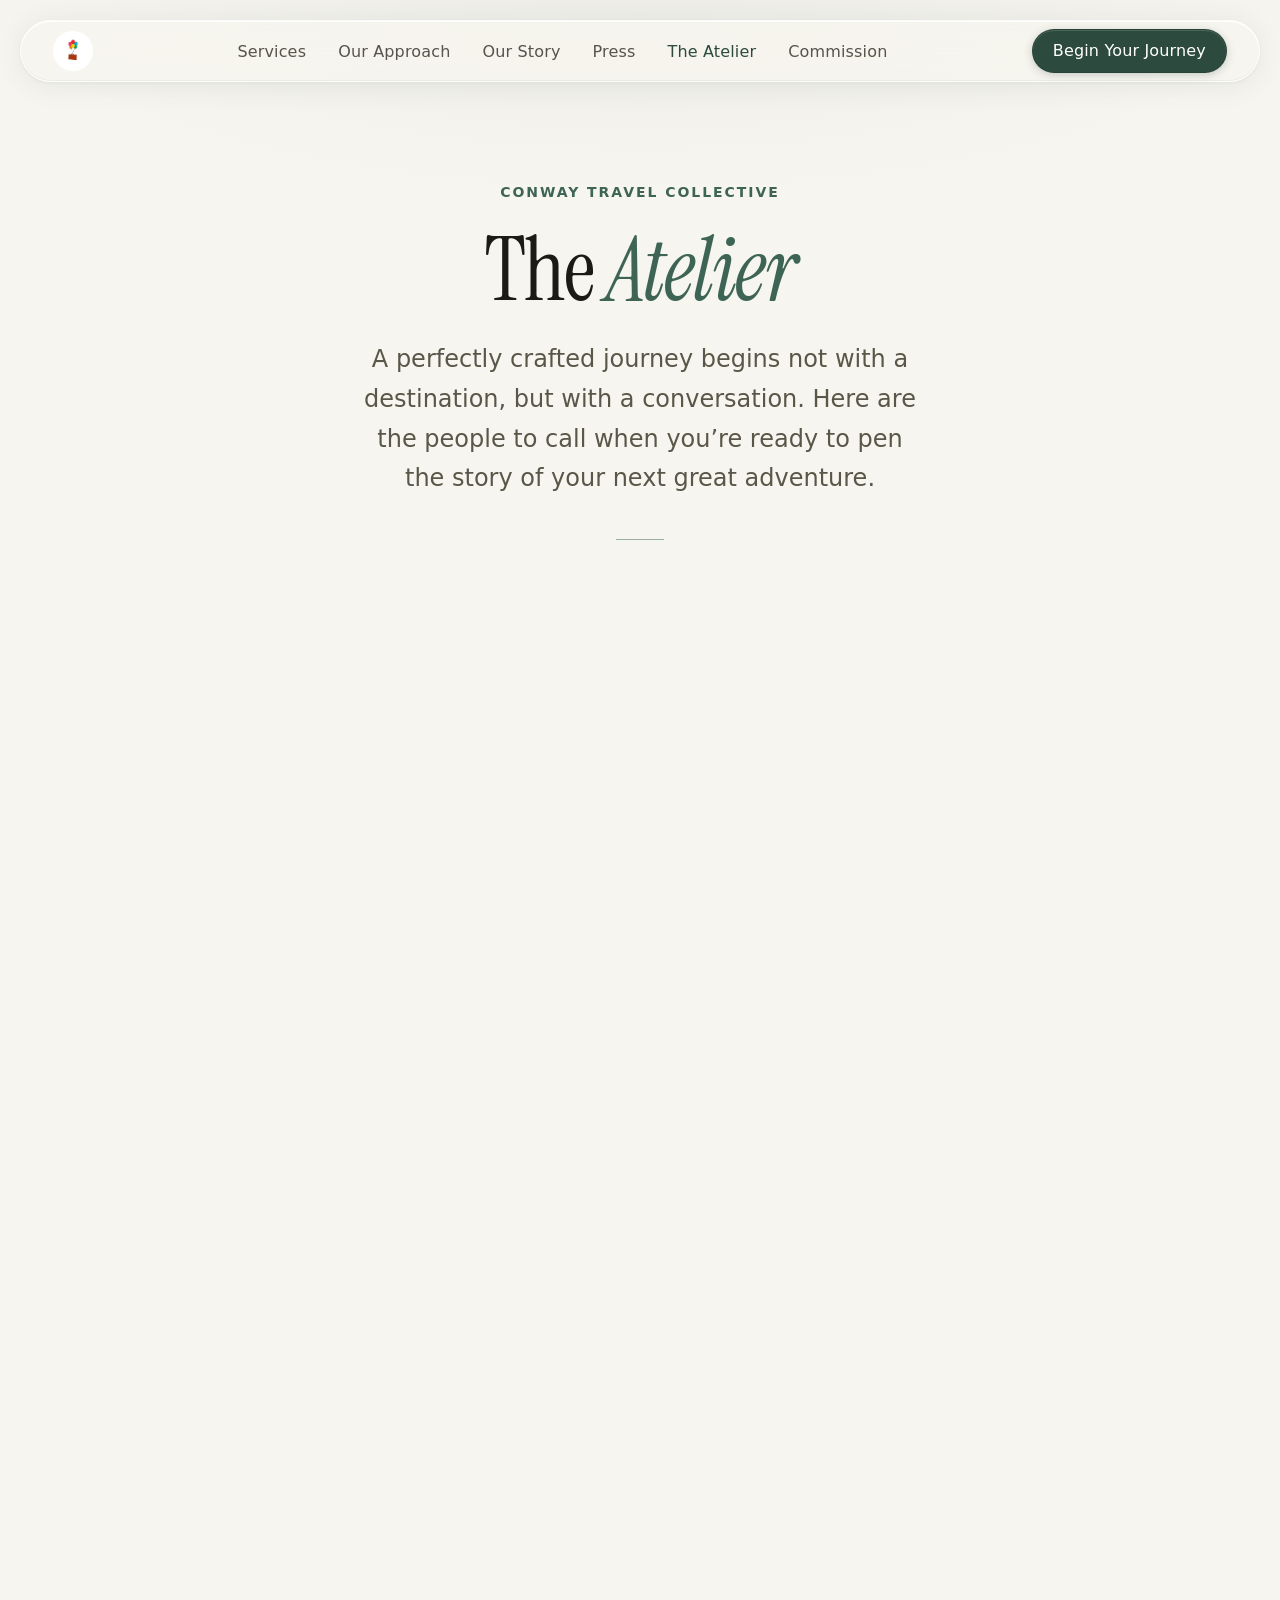
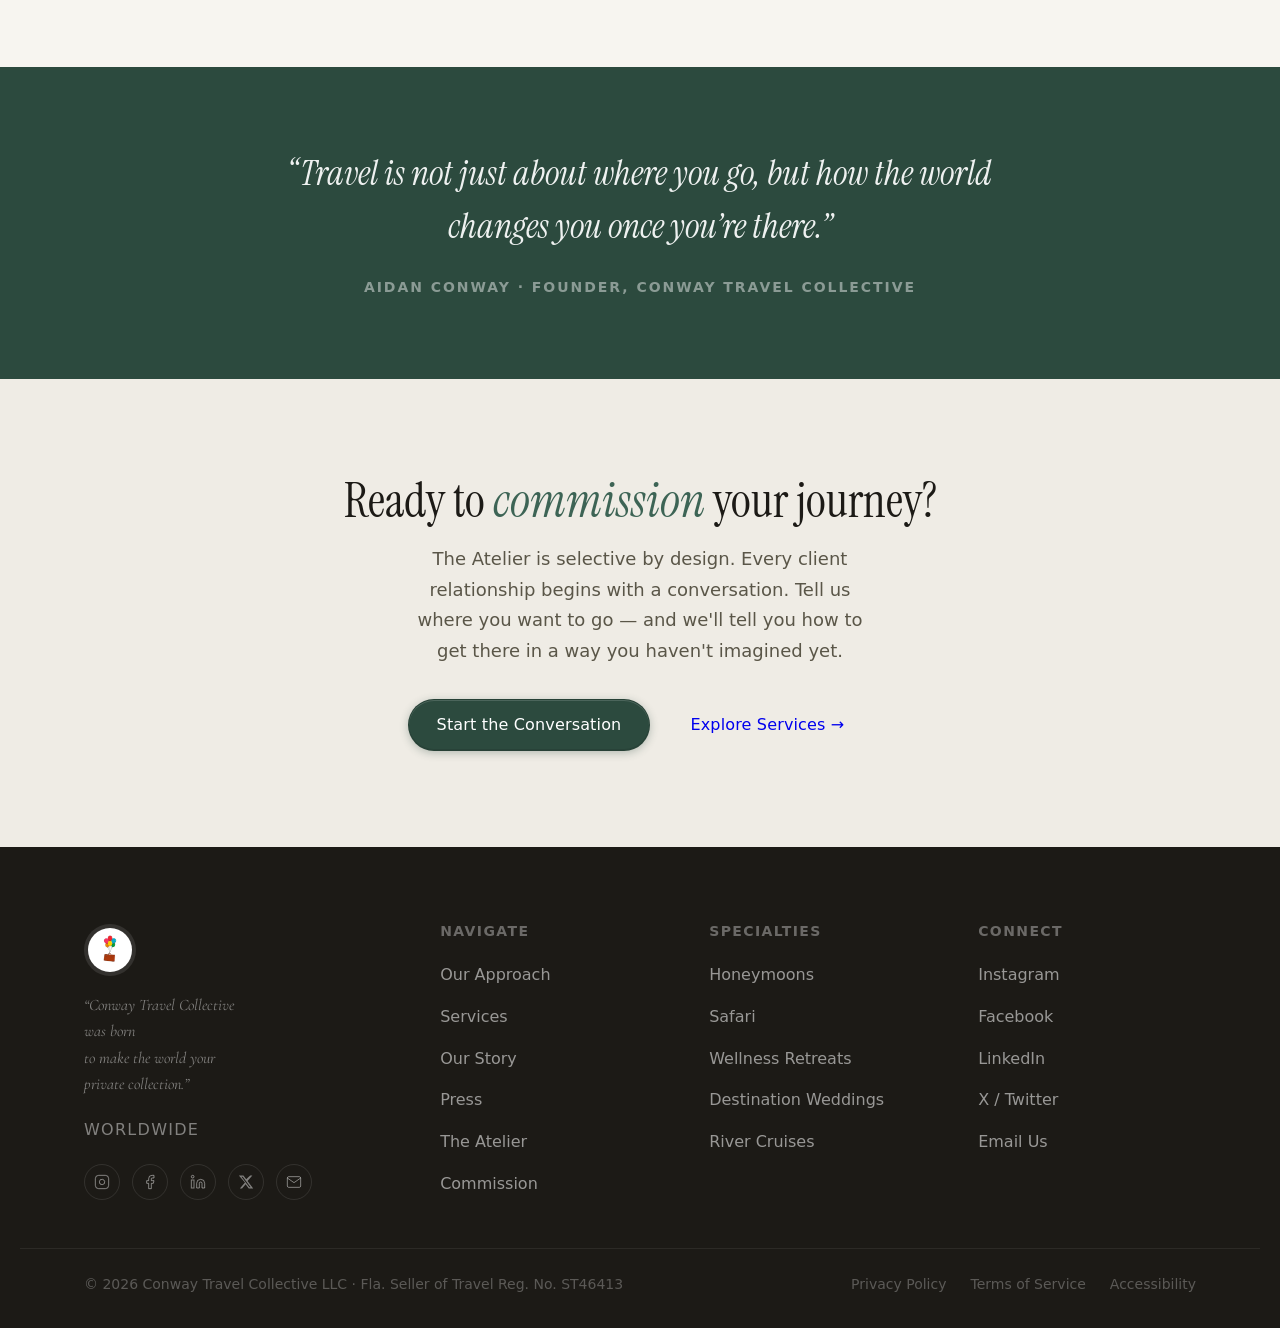
==== atelier.html @ b47cf595 "Fix contact form so inquiries reach concierge@conwaytravelcollective.com" ====
<!DOCTYPE html>
<html lang="en" data-theme="light">
<head>
  <meta charset="UTF-8" />
  <meta name="viewport" content="width=device-width, initial-scale=1.0" />
  <title>The Atelier — Conway Travel Collective</title>
  <meta name="description" content="Meet the minds behind Conway Travel Collective — a boutique team of luxury travel advisors who bring precision, passion, and personal connection to every commission." />

  <link rel="preconnect" href="https://fonts.googleapis.com" />
  <link rel="preconnect" href="https://fonts.gstatic.com" crossorigin />
  <link href="https://fonts.googleapis.com/css2?family=Cormorant+Garamond:ital,wght@0,300;0,400;0,500;0,600;1,300;1,400;1,500&family=Instrument+Serif:ital@0;1&display=swap" rel="stylesheet" />
  <link href="https://api.fontshare.com/v2/css?f[]=switzer@300,400,500,600&display=swap" rel="stylesheet" />

  <link rel="stylesheet" href="style.css" />
  <style>
    /* ── Atelier-specific styles ─────────────────────────── */
    .atelier-hero {
      padding: calc(var(--space-24) + 80px) 0 var(--space-20);
      background: var(--color-bg);
      text-align: center;
      position: relative;
      overflow: hidden;
    }

    .atelier-hero::before {
      content: '';
      position: absolute;
      inset: 0;
      background:
        radial-gradient(ellipse 80% 60% at 50% -10%, rgba(44,74,62,0.06) 0%, transparent 70%);
      pointer-events: none;
    }

    .atelier-eyebrow {
      display: inline-block;
      font-family: var(--font-body);
      font-size: var(--text-xs);
      font-weight: 600;
      letter-spacing: 0.14em;
      text-transform: uppercase;
      color: var(--forest-mid);
      margin-bottom: var(--space-5);
    }

    .atelier-hero-title {
      font-family: var(--font-display);
      font-size: clamp(3rem, 7vw, 5.5rem);
      font-weight: 400;
      line-height: 1.05;
      letter-spacing: -0.02em;
      color: var(--color-text);
      margin: 0 0 var(--space-6);
    }

    .atelier-hero-title em {
      font-style: italic;
      color: var(--forest-mid);
    }

    .atelier-hero-lead {
      font-family: var(--font-body);
      font-size: var(--text-lg);
      font-weight: 300;
      line-height: 1.65;
      color: var(--color-text-muted);
      max-width: 560px;
      margin: 0 auto var(--space-10);
    }

    .atelier-rule {
      width: 48px;
      height: 1px;
      background: var(--forest-mid);
      margin: 0 auto;
      opacity: 0.5;
    }

    /* ── Team grid ──────────────────────────────────────── */
    .atelier-section {
      padding: var(--space-24) 0;
      background: var(--color-bg);
    }

    .atelier-grid {
      display: grid;
      grid-template-columns: repeat(auto-fill, minmax(340px, 1fr));
      gap: var(--space-8);
    }

    .team-card {
      background: transparent;
      border: none;
      border-radius: 0;
      overflow: visible;
      transition: none;
    }

    .team-card:hover {
      box-shadow: none;
      transform: none;
    }

    .team-card-avatar {
      width: 100%;
      display: block;
      border-radius: var(--radius-lg);
      margin-bottom: var(--space-5);
      overflow: hidden;
    }

    .team-card-avatar-initials {
      font-family: var(--font-display);
      font-size: clamp(3rem, 8vw, 4.5rem);
      font-style: italic;
      color: var(--forest-mid);
      opacity: 0.55;
      user-select: none;
    }

    .team-card-avatar-bg {
      position: absolute;
      inset: 0;
      background:
        radial-gradient(ellipse 70% 70% at 50% 30%, rgba(44,74,62,0.10) 0%, transparent 70%);
    }

    .team-card-body {
      padding: 0;
    }

    .team-card-name {
      font-family: var(--font-display);
      font-size: clamp(1.4rem, 2.5vw, 1.75rem);
      font-weight: 400;
      line-height: 1.2;
      color: var(--color-text);
      margin: 0 0 var(--space-1);
    }

    .team-card-title {
      font-family: var(--font-body);
      font-size: var(--text-xs);
      font-weight: 600;
      letter-spacing: 0.12em;
      text-transform: uppercase;
      color: var(--forest-mid);
      margin: 0 0 var(--space-5);
    }

    .team-card-bio {
      font-family: var(--font-body);
      font-size: var(--text-sm);
      line-height: 1.75;
      color: var(--color-text-muted);
      margin: 0 0 var(--space-6);
    }

    .team-card-specialties {
      display: flex;
      flex-wrap: wrap;
      gap: var(--space-2);
      margin-bottom: var(--space-6);
    }

    .specialty-tag {
      font-family: var(--font-body);
      font-size: 0.65rem;
      font-weight: 600;
      letter-spacing: 0.1em;
      text-transform: uppercase;
      color: var(--forest-mid);
      background: var(--color-forest-pale);
      border: 1px solid rgba(44,74,62,0.12);
      padding: 4px 10px;
      border-radius: 999px;
    }

    .team-card-social {
      display: flex;
      gap: var(--space-3);
      padding-top: var(--space-5);
      border-top: 1px solid var(--color-border);
    }

    .team-card-social a {
      display: flex;
      align-items: center;
      justify-content: center;
      width: 34px;
      height: 34px;
      border-radius: var(--radius-full);
      border: 1px solid var(--color-border);
      color: var(--color-text-muted);
      transition: color var(--t-fast), border-color var(--t-fast), background var(--t-fast);
    }

    .team-card-social a:hover {
      color: var(--forest);
      border-color: var(--forest-mid);
      background: var(--color-forest-pale);
    }

    /* ── Philosophy strip ───────────────────────────────── */
    .atelier-philosophy {
      padding: var(--space-20) 0;
      background: var(--forest);
      text-align: center;
    }

    .atelier-philosophy-quote {
      font-family: var(--font-display);
      font-size: clamp(1.4rem, 3vw, 2.2rem);
      font-style: italic;
      font-weight: 400;
      color: rgba(255,255,255,0.92);
      line-height: 1.5;
      max-width: 720px;
      margin: 0 auto var(--space-6);
    }

    .atelier-philosophy-attr {
      font-family: var(--font-body);
      font-size: var(--text-xs);
      font-weight: 600;
      letter-spacing: 0.14em;
      text-transform: uppercase;
      color: rgba(255,255,255,0.45);
    }

    /* ── Join CTA ───────────────────────────────────────── */
    .atelier-join {
      padding: var(--space-24) 0;
      background: var(--color-bg-alt, var(--cream-deep));
      text-align: center;
    }

    .atelier-join-title {
      font-family: var(--font-display);
      font-size: clamp(2rem, 4vw, 3rem);
      font-weight: 400;
      color: var(--color-text);
      margin: 0 0 var(--space-4);
    }

    .atelier-join-title em {
      font-style: italic;
      color: var(--forest-mid);
    }

    .atelier-join-body {
      font-family: var(--font-body);
      font-size: var(--text-base);
      line-height: 1.7;
      color: var(--color-text-muted);
      max-width: 480px;
      margin: 0 auto var(--space-8);
    }

    .atelier-join-actions {
      display: flex;
      gap: var(--space-3);
      justify-content: center;
      flex-wrap: wrap;
    }

    /* ── Responsive ─────────────────────────────────────── */
    @media (max-width: 600px) {
      .atelier-grid {
        grid-template-columns: 1fr;
      }
      .team-card-avatar {
        aspect-ratio: unset;
      }
    }
  </style>
</head>
<body>

  <!-- ==================== FLOATING NAV ==================== -->
  <header class="header" id="header">
    <nav class="nav-pill" id="navPill">
      <a href="index.html" class="nav-logo" aria-label="Conway Travel Collective Home">
        <img src="images/logo-icon-balloon.jpeg" alt="Conway Travel Collective" class="logo-img" />
      </a>
      <ul class="nav-links" role="list">
        <li><a href="index.html#services">Services</a></li>
        <li><a href="index.html#about">Our Approach</a></li>
        <li><a href="index.html#story">Our Story</a></li>
        <li><a href="index.html#press">Press</a></li>
        <li><a href="atelier.html" class="nav-active">The Atelier</a></li>
        <li><a href="index.html#contact">Commission</a></li>
      </ul>
      <div class="nav-actions">
        <a href="index.html#contact" class="btn-nav-cta">Begin Your Journey</a>
        <button class="hamburger" id="hamburger" aria-label="Open menu" aria-expanded="false">
          <span></span><span></span><span></span>
        </button>
      </div>
    </nav>
    <div class="mobile-menu" id="mobileMenu" aria-hidden="true">
      <ul role="list">
        <li><a href="index.html#services">Services</a></li>
        <li><a href="index.html#about">Our Approach</a></li>
        <li><a href="index.html#story">Our Story</a></li>
        <li><a href="index.html#press">Press</a></li>
        <li><a href="atelier.html">The Atelier</a></li>
        <li><a href="index.html#contact" class="mobile-cta">Commission Your Journey</a></li>
      </ul>
    </div>
  </header>

  <!-- ==================== HERO ==================== -->
  <section class="atelier-hero">
    <div class="container">
      <span class="atelier-eyebrow">Conway Travel Collective</span>
      <h1 class="atelier-hero-title">The <em>Atelier</em></h1>
      <p class="atelier-hero-lead">A perfectly crafted journey begins not with a destination, but with a conversation. Here are the people to call when you&rsquo;re ready to pen the story of your next great adventure.</p>
      <div class="atelier-rule"></div>
    </div>
  </section>

  <!-- ==================== TEAM GRID ==================== -->
  <section class="atelier-section">
    <div class="container">
      <div class="atelier-grid">

        <!-- Aidan Conway -->
        <article class="team-card fade-in">
          <div class="team-card-avatar">
            <img src="images/aidan-conway.jpg" alt="Aidan Conway" style="width:100%;height:auto;display:block;" />
          </div>
          <div class="team-card-body">
            <h2 class="team-card-name">Aidan Conway</h2>
            <p class="team-card-title">Founder &amp; Lead Advisor</p>
            <p class="team-card-bio">Before he ever booked a honeymoon or chartered a yacht, Aidan Conway spent years as a critical care nurse — navigating high-stakes environments where precision isn't a preference, it's the baseline. That discipline never left him. He simply transposed it onto a different kind of care.</p>
            <p class="team-card-bio">Conway founded Conway Travel Collective on the belief that the most extraordinary travel experiences aren't discovered — they're designed. Each commission begins with the same question he asked in every clinical intake: <em>What does this person actually need?</em></p>
            <p class="team-card-bio">His clientele are people who give their full attention to others all day. Conway gives his full attention back.</p>
            <div class="team-card-specialties">
              <span class="specialty-tag">Honeymoons</span>
              <span class="specialty-tag">Safaris</span>
              <span class="specialty-tag">Destination Weddings</span>
              <span class="specialty-tag">Luxury Cruises</span>
              <span class="specialty-tag">Private Aviation</span>
              <span class="specialty-tag">Wellness Retreats</span>
            </div>
            <div class="team-card-social">
              <a href="https://www.instagram.com/conway_travel_collective/" target="_blank" rel="noopener" aria-label="Instagram">
                <svg width="15" height="15" viewBox="0 0 24 24" fill="none" stroke="currentColor" stroke-width="1.5"><rect x="2" y="2" width="20" height="20" rx="5"/><path d="M16 11.37A4 4 0 1 1 12.63 8 4 4 0 0 1 16 11.37z"/><line x1="17.5" y1="6.5" x2="17.51" y2="6.5"/></svg>
              </a>
              <a href="https://www.linkedin.com/in/aidancmconway" target="_blank" rel="noopener" aria-label="LinkedIn">
                <svg width="15" height="15" viewBox="0 0 24 24" fill="none" stroke="currentColor" stroke-width="1.5"><path d="M16 8a6 6 0 016 6v7h-4v-7a2 2 0 00-2-2 2 2 0 00-2 2v7h-4v-7a6 6 0 016-6z"/><rect x="2" y="9" width="4" height="12"/><circle cx="4" cy="4" r="2"/></svg>
              </a>
              <a href="https://www.x.com/adventuresbyamc" target="_blank" rel="noopener" aria-label="X / Twitter">
                <svg width="15" height="15" viewBox="0 0 24 24" fill="currentColor"><path d="M18.244 2.25h3.308l-7.227 8.26 8.502 11.24H16.17l-4.714-6.231-5.401 6.231H2.744l7.737-8.835L1.254 2.25H8.08l4.252 5.622 5.912-5.622zm-1.161 17.52h1.833L7.084 4.126H5.117z"/></svg>
              </a>
              <a href="mailto:concierge@conwaytravelcollective.com" aria-label="Email">
                <svg width="15" height="15" viewBox="0 0 24 24" fill="none" stroke="currentColor" stroke-width="1.5"><path d="M4 4h16c1.1 0 2 .9 2 2v12c0 1.1-.9 2-2 2H4c-1.1 0-2-.9-2-2V6c0-1.1.9-2 2-2z"/><polyline points="22,6 12,13 2,6"/></svg>
              </a>
            </div>
          </div>
        </article>

      </div>
    </div>
  </section>

  <!-- ==================== PHILOSOPHY STRIP ==================== -->
  <section class="atelier-philosophy">
    <div class="container">
      <p class="atelier-philosophy-quote">&ldquo;Travel is not just about where you go, but how the world changes you once you&rsquo;re there.&rdquo;</p>
      <p class="atelier-philosophy-attr">Aidan Conway &middot; Founder, Conway Travel Collective</p>
    </div>
  </section>

  <!-- ==================== JOIN CTA ==================== -->
  <section class="atelier-join">
    <div class="container">
      <h2 class="atelier-join-title">Ready to <em>commission</em> your journey?</h2>
      <p class="atelier-join-body">The Atelier is selective by design. Every client relationship begins with a conversation. Tell us where you want to go — and we'll tell you how to get there in a way you haven't imagined yet.</p>
      <div class="atelier-join-actions">
        <a href="index.html#contact" class="btn btn-primary">Start the Conversation</a>
        <a href="index.html#services" class="btn btn-ghost">Explore Services &rarr;</a>
      </div>
    </div>
  </section>

  <!-- ==================== FOOTER ==================== -->
  <footer class="footer">
    <div class="container footer-inner">
      <div class="footer-brand">
        <img src="images/logo-icon-balloon.jpeg" alt="Conway Travel Collective" class="footer-logo" />
        <p class="footer-tagline">&ldquo;Conway Travel Collective was born<br />to make the world your private collection.&rdquo;</p>
        <p class="footer-location">Worldwide</p>
        <div class="footer-social">
          <a href="https://www.instagram.com/conway_travel_collective/" target="_blank" rel="noopener" aria-label="Instagram">
            <svg width="16" height="16" viewBox="0 0 24 24" fill="none" stroke="currentColor" stroke-width="1.5"><rect x="2" y="2" width="20" height="20" rx="5"/><path d="M16 11.37A4 4 0 1 1 12.63 8 4 4 0 0 1 16 11.37z"/><line x1="17.5" y1="6.5" x2="17.51" y2="6.5"/></svg>
          </a>
          <a href="https://www.facebook.com/ConwayTravelCollective" target="_blank" rel="noopener" aria-label="Facebook">
            <svg width="16" height="16" viewBox="0 0 24 24" fill="none" stroke="currentColor" stroke-width="1.5"><path d="M18 2h-3a5 5 0 00-5 5v3H7v4h3v8h4v-8h3l1-4h-4V7a1 1 0 011-1h3z"/></svg>
          </a>
          <a href="https://www.linkedin.com/company/conway-travel-collective" target="_blank" rel="noopener" aria-label="LinkedIn">
            <svg width="16" height="16" viewBox="0 0 24 24" fill="none" stroke="currentColor" stroke-width="1.5"><path d="M16 8a6 6 0 016 6v7h-4v-7a2 2 0 00-2-2 2 2 0 00-2 2v7h-4v-7a6 6 0 016-6z"/><rect x="2" y="9" width="4" height="12"/><circle cx="4" cy="4" r="2"/></svg>
          </a>
          <a href="https://www.x.com/adventuresbyamc" target="_blank" rel="noopener" aria-label="X / Twitter">
            <svg width="16" height="16" viewBox="0 0 24 24" fill="currentColor"><path d="M18.244 2.25h3.308l-7.227 8.26 8.502 11.24H16.17l-4.714-6.231-5.401 6.231H2.744l7.737-8.835L1.254 2.25H8.08l4.252 5.622 5.912-5.622zm-1.161 17.52h1.833L7.084 4.126H5.117z"/></svg>
          </a>
          <a href="mailto:concierge@conwaytravelcollective.com" aria-label="Email">
            <svg width="16" height="16" viewBox="0 0 24 24" fill="none" stroke="currentColor" stroke-width="1.5"><path d="M4 4h16c1.1 0 2 .9 2 2v12c0 1.1-.9 2-2 2H4c-1.1 0-2-.9-2-2V6c0-1.1.9-2 2-2z"/><polyline points="22,6 12,13 2,6"/></svg>
          </a>
        </div>
      </div>

      <div class="footer-cols">
        <div class="footer-col">
          <h4>Navigate</h4>
          <ul role="list">
            <li><a href="index.html#about">Our Approach</a></li>
            <li><a href="index.html#services">Services</a></li>
            <li><a href="index.html#story">Our Story</a></li>
            <li><a href="index.html#press">Press</a></li>
            <li><a href="atelier.html">The Atelier</a></li>
            <li><a href="index.html#contact">Commission</a></li>
          </ul>
        </div>
        <div class="footer-col">
          <h4>Specialties</h4>
          <ul role="list">
            <li><a href="index.html#contact">Honeymoons</a></li>
            <li><a href="index.html#contact">Safari</a></li>
            <li><a href="index.html#contact">Wellness Retreats</a></li>
            <li><a href="index.html#contact">Destination Weddings</a></li>
            <li><a href="index.html#contact">River Cruises</a></li>
          </ul>
        </div>
        <div class="footer-col">
          <h4>Connect</h4>
          <ul role="list">
            <li><a href="https://www.instagram.com/conway_travel_collective/" target="_blank" rel="noopener">Instagram</a></li>
            <li><a href="https://www.facebook.com/ConwayTravelCollective" target="_blank" rel="noopener">Facebook</a></li>
            <li><a href="https://www.linkedin.com/company/conway-travel-collective" target="_blank" rel="noopener">LinkedIn</a></li>
            <li><a href="https://www.x.com/adventuresbyamc" target="_blank" rel="noopener">X / Twitter</a></li>
            <li><a href="mailto:concierge@conwaytravelcollective.com">Email Us</a></li>
          </ul>
        </div>
      </div>
    </div>

    <div class="footer-bottom container">
      <p>&copy; 2026 Conway Travel Collective LLC &middot; Fla. Seller of Travel Reg. No. ST46413</p>
      <div class="footer-legal">
        <a href="#">Privacy Policy</a>
        <a href="#">Terms of Service</a>
        <a href="#">Accessibility</a>
      </div>
    </div>
  </footer>

  <script src="script.js"></script>
  <script>
    // Atelier page — nav always starts light (no hero image)
    document.getElementById('header').classList.remove('header--dark');
  </script>
</body>
</html>
---- style.css ----
/* ============================================================
   CONWAY TRAVEL COLLECTIVE — Design System
   Aesthetic: Editorial Luxury × Tern × Safari Portal
   Theme: Light only · Forest green · Apple Liquid Glass
   ============================================================ */

/* ── Design Tokens ─────────────────────────────────────── */
:root {
  /* Brand palette — forest greens only, no gold */
  --forest:        #2C4A3E;
  --forest-mid:    #3D6455;
  --forest-light:  #4A7A67;
  --forest-pale:   #D6E6DF;
  --color-forest-pale: #D6E6DF;
  --forest-ultra:  #EBF3EE;

  --cream:         #F7F5F0;
  --cream-deep:    #EFECE5;
  --cream-deeper:  #E6E1D8;

  --ink:           #1C1A16;
  --ink-mid:       #3A3730;
  --ink-muted:     #5A5648;
  --ink-faint:     #9A9489;
  --ink-ghost:     #C8C4BC;

  --white:         #FFFFFF;

  /* ── Liquid Glass — the core material ─────────────────
     Inspired by Apple's visionOS / iOS 26 liquid glass:
     layered translucency, specular rim light, inner glow,
     refractive blur. Always on light backgrounds.
  ─────────────────────────────────────────────────────── */
  --glass-bg:           rgba(255, 255, 255, 0.55);
  --glass-bg-hover:     rgba(255, 255, 255, 0.72);
  --glass-bg-active:    rgba(255, 255, 255, 0.85);
  --glass-border:       rgba(255, 255, 255, 0.75);
  --glass-border-inner: rgba(255, 255, 255, 0.9);
  --glass-shadow:       0 4px 24px rgba(44, 74, 62, 0.10), 0 1px 6px rgba(44, 74, 62, 0.07);
  --glass-shadow-hover: 0 8px 32px rgba(44, 74, 62, 0.16), 0 2px 8px rgba(44, 74, 62, 0.10);
  --glass-blur:         saturate(1.8) blur(20px);

  /* Glass over dark (hero) */
  --glass-dark-bg:      rgba(255, 255, 255, 0.10);
  --glass-dark-bg-hover:rgba(255, 255, 255, 0.18);
  --glass-dark-border:  rgba(255, 255, 255, 0.22);
  --glass-dark-shadow:  0 4px 24px rgba(0,0,0,0.18), 0 1px 4px rgba(0,0,0,0.12);

  /* Semantic tokens */
  --color-bg:            var(--cream);
  --color-surface:       var(--white);
  --color-surface-alt:   var(--cream-deep);
  --color-text:          var(--ink);
  --color-text-muted:    var(--ink-muted);
  --color-text-faint:    var(--ink-faint);
  --color-primary:       var(--forest);
  --color-accent:        var(--forest-mid);
  --color-border:        rgba(44, 74, 62, 0.10);
  --color-divider:       rgba(44, 74, 62, 0.06);

  /* Typography */
  --font-display: 'Instrument Serif', 'Cormorant Garamond', Georgia, serif;
  --font-serif:   'Cormorant Garamond', Georgia, serif;
  --font-body:    'Switzer', 'DM Sans', system-ui, sans-serif;

  /* Type scale */
  --text-xs:   clamp(0.75rem,  0.7rem  + 0.25vw, 0.875rem);
  --text-sm:   clamp(0.875rem, 0.8rem  + 0.35vw, 1rem);
  --text-base: clamp(1rem,     0.95rem + 0.25vw, 1.125rem);
  --text-lg:   clamp(1.125rem, 1rem    + 0.75vw, 1.5rem);
  --text-xl:   clamp(1.5rem,   1.2rem  + 1.25vw, 2.25rem);
  --text-2xl:  clamp(2rem,     1.2rem  + 2.5vw,  3.5rem);
  --text-3xl:  clamp(2.5rem,   1rem    + 4vw,    5rem);
  --text-hero: clamp(3rem,     0.5rem  + 7vw,    7.5rem);

  /* Spacing */
  --space-1:  0.25rem;  --space-2:  0.5rem;   --space-3:  0.75rem;
  --space-4:  1rem;     --space-5:  1.25rem;  --space-6:  1.5rem;
  --space-8:  2rem;     --space-10: 2.5rem;   --space-12: 3rem;
  --space-16: 4rem;     --space-20: 5rem;     --space-24: 6rem;
  --space-32: 8rem;

  /* Layout */
  --content-narrow:  640px;
  --content-default: 960px;
  --content-wide:    1240px;

  /* Radii */
  --radius-sm:   0.375rem;
  --radius-md:   0.75rem;
  --radius-lg:   1.25rem;
  --radius-xl:   2rem;
  --radius-full: 9999px;

  /* Shadows — warm green-tinted */
  --shadow-sm: 0 1px 3px rgba(44,74,62,0.06), 0 1px 2px rgba(44,74,62,0.04);
  --shadow-md: 0 4px 16px rgba(44,74,62,0.08), 0 2px 6px rgba(44,74,62,0.05);
  --shadow-lg: 0 12px 40px rgba(44,74,62,0.12), 0 4px 12px rgba(44,74,62,0.07);
  --shadow-xl: 0 24px 64px rgba(44,74,62,0.14);

  /* Transitions */
  --ease-out: cubic-bezier(0.16, 1, 0.3, 1);
  --t-fast:   180ms cubic-bezier(0.16, 1, 0.3, 1);
  --t-med:    300ms cubic-bezier(0.16, 1, 0.3, 1);
  --t-slow:   500ms cubic-bezier(0.16, 1, 0.3, 1);
}

/* ── Reset & Base ─────────────────────────────────────────── */
*, *::before, *::after { box-sizing: border-box; margin: 0; padding: 0; }

html {
  -webkit-font-smoothing: antialiased;
  -moz-osx-font-smoothing: grayscale;
  text-rendering: optimizeLegibility;
  scroll-behavior: smooth;
  scroll-padding-top: var(--space-24);
}

body {
  min-height: 100dvh;
  font-family: var(--font-body);
  font-size: var(--text-base);
  line-height: 1.65;
  color: var(--color-text);
  background-color: var(--color-bg);
  overflow-x: hidden;
}

img, picture, video { display: block; max-width: 100%; height: auto; }
ul[role='list'] { list-style: none; }
input, button, textarea, select { font: inherit; color: inherit; }
h1, h2, h3, h4 { text-wrap: balance; line-height: 1.1; }
p, li { text-wrap: pretty; }
button { cursor: pointer; background: none; border: none; }

::selection {
  background: color-mix(in oklab, var(--forest) 20%, transparent);
  color: var(--color-text);
}

:focus-visible {
  outline: 2px solid var(--forest-mid);
  outline-offset: 3px;
  border-radius: var(--radius-sm);
}

@media (prefers-reduced-motion: reduce) {
  *, *::before, *::after {
    animation-duration: 0.01ms !important;
    animation-iteration-count: 1 !important;
    transition-duration: 0.01ms !important;
    scroll-behavior: auto !important;
  }
}

/* ── Layout Utilities ─────────────────────────────────────── */
.container {
  width: 100%;
  max-width: var(--content-wide);
  margin-inline: auto;
  padding-inline: clamp(var(--space-6), 5vw, var(--space-16));
}

.section {
  padding-block: clamp(var(--space-16), 8vw, var(--space-32));
}

/* ── Scroll Reveal ────────────────────────────────────────── */
.fade-in { opacity: 1; }

@supports (animation-timeline: scroll()) {
  .fade-in {
    opacity: 0;
    animation: reveal-fade linear both;
    animation-timeline: view();
    animation-range: entry 0% entry 70%;
  }
}

@keyframes reveal-fade { to { opacity: 1; } }

/* ── Typography Helpers ───────────────────────────────────── */
.eyebrow {
  font-family: var(--font-body);
  font-size: var(--text-xs);
  font-weight: 600;
  letter-spacing: 0.12em;
  text-transform: uppercase;
  color: var(--forest-mid);
  margin-bottom: var(--space-4);
}

.eyebrow--light { color: var(--forest-pale); }

.section-title {
  font-family: var(--font-display);
  font-size: var(--text-2xl);
  font-weight: 400;
  color: var(--color-text);
  line-height: 1.08;
  margin-bottom: var(--space-6);
}

.section-title em {
  font-style: italic;
  color: var(--forest-mid);
}

.section-sub {
  font-size: var(--text-base);
  color: var(--color-text-muted);
  max-width: 54ch;
  line-height: 1.7;
}

.section-header {
  text-align: center;
  margin-bottom: clamp(var(--space-12), 5vw, var(--space-20));
}

.section-header .section-sub { margin-inline: auto; }

/* ══════════════════════════════════════════════════════════
   LIQUID GLASS SYSTEM
   Apple-inspired layered translucency. Every glass surface
   stacks: blur → tint → specular rim → inner highlight.
══════════════════════════════════════════════════════════ */

/* Base glass mixin (applied via class or individual rules) */
.glass {
  background: var(--glass-bg);
  backdrop-filter: var(--glass-blur);
  -webkit-backdrop-filter: var(--glass-blur);
  border: 1px solid var(--glass-border);
  /* Specular rim: top-left highlight like a curved glass edge */
  box-shadow:
    var(--glass-shadow),
    inset 0 1px 0 var(--glass-border-inner),
    inset 0 -1px 0 rgba(255,255,255,0.25);
}

.glass:hover {
  background: var(--glass-bg-hover);
  box-shadow:
    var(--glass-shadow-hover),
    inset 0 1px 0 var(--glass-border-inner),
    inset 0 -1px 0 rgba(255,255,255,0.3);
}

/* Glass over dark backgrounds (hero) */
.glass-dark {
  background: var(--glass-dark-bg);
  backdrop-filter: saturate(1.6) blur(18px);
  -webkit-backdrop-filter: saturate(1.6) blur(18px);
  border: 1px solid var(--glass-dark-border);
  box-shadow:
    var(--glass-dark-shadow),
    inset 0 1px 0 rgba(255,255,255,0.18),
    inset 0 -1px 0 rgba(0,0,0,0.08);
}

/* ── Buttons ─────────────────────────────────────────────── */

/* Shared pill base */
.btn {
  display: inline-flex;
  align-items: center;
  justify-content: center;
  gap: var(--space-2);
  padding: 0.75rem 1.75rem;
  border-radius: var(--radius-full);
  font-family: var(--font-body);
  font-size: var(--text-sm);
  font-weight: 500;
  letter-spacing: 0.01em;
  text-decoration: none;
  position: relative;
  overflow: hidden;
  cursor: pointer;
  transition:
    background var(--t-fast),
    box-shadow var(--t-fast),
    transform var(--t-fast),
    border-color var(--t-fast);
}

.btn:hover  { transform: translateY(-1px); }
.btn:active { transform: translateY(0.5px) scale(0.99); }

/* ── Primary: solid forest green — opaque CTA ─────────────── */
.btn-primary {
  background: var(--forest);
  color: var(--white);
  border: 1px solid rgba(0,0,0,0.12);
  box-shadow:
    0 2px 8px rgba(44,74,62,0.30),
    inset 0 1px 0 rgba(255,255,255,0.15),
    inset 0 -1px 0 rgba(0,0,0,0.10);
}
.btn-primary:hover {
  background: var(--forest-mid);
  box-shadow:
    0 6px 20px rgba(44,74,62,0.38),
    inset 0 1px 0 rgba(255,255,255,0.18),
    inset 0 -1px 0 rgba(0,0,0,0.12);
}

/* ── Ghost light: liquid glass on dark hero bg ────────────── */
.btn-ghost-light {
  background: var(--glass-dark-bg);
  color: var(--white);
  border: 1px solid var(--glass-dark-border);
  backdrop-filter: saturate(1.6) blur(16px);
  -webkit-backdrop-filter: saturate(1.6) blur(16px);
  box-shadow:
    var(--glass-dark-shadow),
    inset 0 1px 0 rgba(255,255,255,0.18),
    inset 0 -1px 0 rgba(0,0,0,0.06);
}
.btn-ghost-light:hover {
  background: var(--glass-dark-bg-hover);
  box-shadow:
    0 6px 24px rgba(0,0,0,0.22),
    inset 0 1px 0 rgba(255,255,255,0.25),
    inset 0 -1px 0 rgba(0,0,0,0.08);
}

/* ── Secondary glass: light surfaces ─────────────────────── */
.btn-glass {
  background: var(--glass-bg);
  color: var(--forest);
  border: 1px solid var(--glass-border);
  backdrop-filter: var(--glass-blur);
  -webkit-backdrop-filter: var(--glass-blur);
  box-shadow:
    var(--glass-shadow),
    inset 0 1px 0 var(--glass-border-inner),
    inset 0 -1px 0 rgba(255,255,255,0.25);
}
.btn-glass:hover {
  background: var(--glass-bg-hover);
  box-shadow:
    var(--glass-shadow-hover),
    inset 0 1px 0 var(--glass-border-inner),
    inset 0 -1px 0 rgba(255,255,255,0.3);
}

.btn-full { width: 100%; }

/* Nav CTA — glass pill */
.btn-nav-cta {
  display: inline-flex;
  align-items: center;
  padding: 0.5rem 1.25rem;
  background: var(--forest);
  color: var(--white);
  border-radius: var(--radius-full);
  font-size: var(--text-sm);
  font-weight: 500;
  text-decoration: none;
  letter-spacing: 0.01em;
  border: 1px solid rgba(0,0,0,0.1);
  box-shadow:
    0 2px 8px rgba(44,74,62,0.25),
    inset 0 1px 0 rgba(255,255,255,0.15);
  transition: background var(--t-fast), box-shadow var(--t-fast), transform var(--t-fast);
}
.btn-nav-cta:hover {
  background: var(--forest-mid);
  box-shadow:
    0 4px 14px rgba(44,74,62,0.35),
    inset 0 1px 0 rgba(255,255,255,0.18);
  transform: translateY(-1px);
}

/* ── Floating Nav ─────────────────────────────────────────── */
.header {
  position: fixed;
  top: 0;
  left: 0;
  right: 0;
  z-index: 100;
  padding-top: var(--space-5);
  pointer-events: none;
}

.nav-pill {
  pointer-events: all;
  max-width: var(--content-wide);
  margin-inline: auto;
  padding-inline: clamp(var(--space-4), 3vw, var(--space-8));
  display: flex;
  align-items: center;
  justify-content: space-between;
  gap: var(--space-4);
  height: 62px;

  /* Liquid glass pill nav */
  background: rgba(247, 245, 240, 0.72);
  backdrop-filter: saturate(2) blur(24px);
  -webkit-backdrop-filter: saturate(2) blur(24px);
  border: 1px solid rgba(255,255,255,0.80);
  border-radius: var(--radius-full);
  box-shadow:
    0 4px 28px rgba(44,74,62,0.09),
    0 1px 4px rgba(44,74,62,0.05),
    inset 0 1px 0 rgba(255,255,255,0.95),
    inset 0 -1px 0 rgba(44,74,62,0.06);
  transition: background var(--t-med), box-shadow var(--t-med);
}

/* Over dark hero — keep same white/clear glass so logo pops */
.header--dark .nav-pill {
  background: rgba(255, 255, 255, 0.18);
  border-color: rgba(255,255,255,0.45);
  box-shadow:
    0 4px 28px rgba(0,0,0,0.12),
    0 1px 4px rgba(0,0,0,0.08),
    inset 0 1px 0 rgba(255,255,255,0.55),
    inset 0 -1px 0 rgba(0,0,0,0.04);
}

.header--dark .nav-links a { color: rgba(255,255,255,0.92); }
.header--dark .nav-links a:hover { color: var(--white); }
.header--dark .theme-toggle { color: rgba(255,255,255,0.8); }
.header--dark .hamburger span { background: rgba(255,255,255,0.95); }
.header--dark .btn-nav-cta {
  background: rgba(255,255,255,0.22);
  border-color: rgba(255,255,255,0.40);
  backdrop-filter: blur(10px);
  box-shadow: 0 2px 8px rgba(0,0,0,0.10), inset 0 1px 0 rgba(255,255,255,0.35);
}
.header--dark .btn-nav-cta:hover {
  background: rgba(255,255,255,0.32);
}

.nav-logo {
  display: flex;
  align-items: center;
  flex-shrink: 0;
}

.logo-img {
  height: 40px;
  width: 40px;
  border-radius: var(--radius-full);
  object-fit: contain;
  background: var(--white);
  padding: 3px;
}

.nav-links {
  display: flex;
  align-items: center;
  gap: clamp(var(--space-4), 2.5vw, var(--space-8));
  list-style: none;
}

.nav-links a {
  font-size: var(--text-sm);
  font-weight: 400;
  color: var(--ink-mid);
  text-decoration: none;
  letter-spacing: 0.01em;
  opacity: 0.85;
  transition: color var(--t-fast), opacity var(--t-fast);
}
.nav-links a:hover { color: var(--forest); opacity: 1; }
.nav-links a.nav-active { color: var(--forest); font-weight: 500; opacity: 1; }

.nav-actions {
  display: flex;
  align-items: center;
  gap: var(--space-2);
}

.theme-toggle {
  display: flex;
  align-items: center;
  justify-content: center;
  width: 34px;
  height: 34px;
  border-radius: var(--radius-full);
  color: var(--ink-muted);
  transition: background var(--t-fast), color var(--t-fast);
}
.theme-toggle:hover {
  background: rgba(44,74,62,0.08);
  color: var(--forest);
}

.hamburger {
  display: none;
  flex-direction: column;
  gap: 5px;
  width: 36px;
  height: 36px;
  align-items: center;
  justify-content: center;
  border-radius: var(--radius-sm);
  transition: background var(--t-fast);
}
.hamburger:hover { background: rgba(44,74,62,0.07); }
.hamburger span {
  display: block;
  width: 20px;
  height: 1.5px;
  background: var(--ink-mid);
  border-radius: 2px;
  transition: transform var(--t-med), opacity var(--t-fast);
}
.hamburger.is-open span:nth-child(1) { transform: translateY(6.5px) rotate(45deg); }
.hamburger.is-open span:nth-child(2) { opacity: 0; }
.hamburger.is-open span:nth-child(3) { transform: translateY(-6.5px) rotate(-45deg); }

/* Mobile menu — glass panel */
.mobile-menu {
  pointer-events: all;
  max-width: var(--content-wide);
  margin-inline: auto;
  padding-inline: clamp(var(--space-6), 5vw, var(--space-16));
  display: none;
  background: rgba(247,245,240,0.96);
  backdrop-filter: saturate(2) blur(24px);
  -webkit-backdrop-filter: saturate(2) blur(24px);
  border: 1px solid rgba(255,255,255,0.85);
  border-radius: var(--radius-xl);
  margin-top: var(--space-2);
  padding-block: var(--space-6);
  box-shadow:
    var(--shadow-lg),
    inset 0 1px 0 rgba(255,255,255,0.95);
}
.mobile-menu.is-open { display: block; }
.mobile-menu ul { display: flex; flex-direction: column; gap: var(--space-1); }
.mobile-menu a {
  display: block;
  padding: var(--space-3) var(--space-4);
  font-size: var(--text-base);
  color: var(--color-text);
  text-decoration: none;
  border-radius: var(--radius-md);
  transition: background var(--t-fast);
}
.mobile-menu a:hover { background: rgba(44,74,62,0.07); }
.mobile-menu .mobile-cta {
  margin-top: var(--space-4);
  background: var(--forest);
  color: var(--white);
  text-align: center;
  border-radius: var(--radius-full);
  font-weight: 500;
  box-shadow: inset 0 1px 0 rgba(255,255,255,0.15);
}
.mobile-menu .mobile-cta:hover { background: var(--forest-mid); }

/* ── Hero ─────────────────────────────────────────────────── */
.hero {
  position: relative;
  min-height: 100svh;
  display: flex;
  flex-direction: column;
  justify-content: center;
  overflow: hidden;
}

.hero-bg {
  position: absolute;
  inset: 0;
  z-index: 0;
}

.hero-img {
  width: 100%;
  height: 100%;
  object-fit: cover;
  object-position: center 40%;
}

.hero-overlay {
  position: absolute;
  inset: 0;
  background: linear-gradient(
    to bottom,
    rgba(8,12,10,0.42) 0%,
    rgba(8,12,10,0.20) 38%,
    rgba(8,12,10,0.50) 75%,
    rgba(8,12,10,0.72) 100%
  );
}

/* Frosted location pill — liquid glass */
.hero-pill {
  position: absolute;
  top: clamp(6rem, 12vw, 8.5rem);
  left: 50%;
  transform: translateX(-50%);
  z-index: 2;
  display: flex;
  align-items: center;
  gap: var(--space-2);
  padding: 0.45rem 1.1rem;
  /* Dark glass pill */
  background: rgba(255,255,255,0.10);
  backdrop-filter: saturate(1.6) blur(16px);
  -webkit-backdrop-filter: saturate(1.6) blur(16px);
  border: 1px solid rgba(255,255,255,0.22);
  border-radius: var(--radius-full);
  color: rgba(255,255,255,0.88);
  font-size: var(--text-xs);
  letter-spacing: 0.04em;
  white-space: nowrap;
  box-shadow:
    0 2px 16px rgba(0,0,0,0.12),
    inset 0 1px 0 rgba(255,255,255,0.2),
    inset 0 -1px 0 rgba(0,0,0,0.06);
}

.hero-pill-dot {
  width: 6px;
  height: 6px;
  border-radius: var(--radius-full);
  background: var(--forest-pale);
  flex-shrink: 0;
  animation: pulse 2.5s ease-in-out infinite;
}

@keyframes pulse {
  0%, 100% { opacity: 0.5; transform: scale(1); }
  50%       { opacity: 1;   transform: scale(1.2); }
}

.hero-content {
  position: relative;
  z-index: 2;
  text-align: center;
  padding-inline: clamp(var(--space-6), 6vw, var(--space-16));
  padding-top: clamp(var(--space-20), 18vw, var(--space-32));
  max-width: 900px;
  margin-inline: auto;
}

.hero-eyebrow {
  font-family: var(--font-body);
  font-size: var(--text-xs);
  font-weight: 600;
  letter-spacing: 0.14em;
  text-transform: uppercase;
  color: var(--forest-pale);
  margin-bottom: var(--space-6);
}

.hero-heading {
  font-family: var(--font-display);
  font-size: var(--text-hero);
  font-weight: 400;
  line-height: 0.92;
  letter-spacing: -0.02em;
  color: var(--white);
  margin-bottom: var(--space-10);
}

.hero-heading em {
  font-style: italic;
  color: rgba(255,255,255,0.82);
}

.hero-actions {
  display: flex;
  gap: var(--space-4);
  justify-content: center;
  flex-wrap: wrap;
  margin-bottom: var(--space-5);
}

.hero-sub {
  font-size: var(--text-base);
  color: rgba(255,255,255,0.58);
  line-height: 1.55;
  max-width: 46ch;
  margin-inline: auto;
  font-style: italic;
  font-family: var(--font-serif);
}

/* Stats bar — liquid glass floating panel */
.hero-stats {
  position: absolute;
  bottom: var(--space-8);
  left: 50%;
  transform: translateX(-50%);
  z-index: 2;
  display: flex;
  align-items: center;
  gap: var(--space-8);
  padding: var(--space-5) var(--space-10);
  /* Glass panel */
  background: rgba(255,255,255,0.10);
  backdrop-filter: saturate(1.8) blur(20px);
  -webkit-backdrop-filter: saturate(1.8) blur(20px);
  border: 1px solid rgba(255,255,255,0.20);
  border-radius: var(--radius-xl);
  box-shadow:
    0 8px 32px rgba(0,0,0,0.16),
    inset 0 1px 0 rgba(255,255,255,0.22),
    inset 0 -1px 0 rgba(0,0,0,0.06);
}

.stat { text-align: center; }

.stat-num {
  display: block;
  font-family: var(--font-display);
  font-size: var(--text-xl);
  font-weight: 400;
  color: var(--white);
  line-height: 1;
  letter-spacing: -0.02em;
}

.stat-label {
  display: block;
  font-size: var(--text-xs);
  color: rgba(255,255,255,0.58);
  letter-spacing: 0.07em;
  text-transform: uppercase;
  margin-top: var(--space-1);
}

.stat-divider {
  width: 1px;
  height: 36px;
  background: rgba(255,255,255,0.18);
}

.scroll-indicator {
  position: absolute;
  bottom: var(--space-5);
  left: 50%;
  transform: translateX(-50%);
  z-index: 2;
  color: rgba(255,255,255,0.4);
  animation: bounce 2s ease-in-out infinite;
  transition: color var(--t-fast);
}
.scroll-indicator:hover { color: rgba(255,255,255,0.75); }

@keyframes bounce {
  0%, 100% { transform: translateX(-50%) translateY(0); }
  50%       { transform: translateX(-50%) translateY(5px); }
}

/* ── Marquee Strip — glass on forest ─────────────────────── */
.marquee-strip {
  overflow: hidden;
  background: var(--forest);
  padding-block: var(--space-4);
  position: relative;
}

/* Subtle specular sheen on the strip */
.marquee-strip::before {
  content: '';
  position: absolute;
  inset: 0;
  background: linear-gradient(
    180deg,
    rgba(255,255,255,0.07) 0%,
    transparent 50%,
    rgba(0,0,0,0.05) 100%
  );
  pointer-events: none;
}

.marquee-track {
  display: flex;
  align-items: center;
  gap: var(--space-6);
  width: max-content;
  animation: marquee 30s linear infinite;
}

.marquee-track span {
  font-size: var(--text-sm);
  font-weight: 400;
  letter-spacing: 0.04em;
  color: rgba(255,255,255,0.75);
  white-space: nowrap;
}
.marquee-track .dot {
  color: var(--forest-pale);
  opacity: 0.6;
}

@keyframes marquee {
  from { transform: translateX(0); }
  to   { transform: translateX(-50%); }
}
.marquee-strip:hover .marquee-track { animation-play-state: paused; }

/* ── Services ─────────────────────────────────────────────── */
.services { background: var(--color-bg); }

.services-grid {
  display: grid;
  grid-template-columns: repeat(3, 1fr);
  gap: var(--space-6);
  align-items: start;
}

.service-card {
  background: var(--color-surface);
  border: 1px solid var(--color-border);
  border-radius: var(--radius-lg);
  overflow: hidden;
  transition: box-shadow var(--t-med), transform var(--t-med);
  display: flex;
  flex-direction: column;
}
.service-card:hover {
  box-shadow: var(--shadow-lg);
  transform: translateY(-4px);
}

.service-card-img {
  position: relative;
  aspect-ratio: 4 / 3;
  overflow: hidden;
}

.service-card-img img {
  width: 100%;
  height: 100%;
  object-fit: cover;
  transition: transform var(--t-slow);
}
.service-card:hover .service-card-img img { transform: scale(1.04); }

/* Service tags — glass on image */
.service-tag {
  position: absolute;
  top: var(--space-4);
  left: var(--space-4);
  padding: 0.3rem 0.8rem;
  border-radius: var(--radius-full);
  font-size: var(--text-xs);
  font-weight: 600;
  letter-spacing: 0.08em;
  text-transform: uppercase;
  /* Glass tag */
  background: rgba(44, 74, 62, 0.70);
  backdrop-filter: blur(12px);
  -webkit-backdrop-filter: blur(12px);
  border: 1px solid rgba(255,255,255,0.25);
  color: var(--white);
  box-shadow:
    0 2px 8px rgba(0,0,0,0.15),
    inset 0 1px 0 rgba(255,255,255,0.2);
}

/* Specialty — slightly lighter glass tint */
.service-tag--specialty {
  background: rgba(61, 100, 85, 0.70);
}

/* Global — forest-light tint */
.service-tag--global {
  background: rgba(74, 122, 103, 0.70);
}

.service-card-body {
  padding: var(--space-8);
  display: flex;
  flex-direction: column;
  gap: var(--space-4);
  flex: 1;
}

.service-card-body h3 {
  font-family: var(--font-display);
  font-size: var(--text-xl);
  font-weight: 400;
  color: var(--color-text);
  line-height: 1.1;
}
.service-card-body h3 em { font-style: italic; color: var(--forest-mid); }

.service-card-body p {
  font-size: var(--text-sm);
  color: var(--color-text-muted);
  line-height: 1.65;
  flex: 1;
}

.service-link {
  display: inline-flex;
  align-items: center;
  gap: var(--space-2);
  font-size: var(--text-sm);
  font-weight: 500;
  color: var(--forest);
  text-decoration: none;
  letter-spacing: 0.01em;
  margin-top: auto;
  transition: gap var(--t-fast), color var(--t-fast);
}
.service-link:hover { gap: var(--space-3); color: var(--forest-mid); }

/* ── About Editorial ──────────────────────────────────────── */
.about-editorial {
  background: var(--cream-deep);
  overflow: hidden;
}

.about-editorial-inner {
  display: grid;
  grid-template-columns: 1fr 1fr;
  gap: clamp(var(--space-12), 6vw, var(--space-24));
  align-items: center;
}

.about-img-col { position: relative; }

.about-img-wrap {
  border-radius: var(--radius-lg);
  overflow: hidden;
  aspect-ratio: 4 / 5;
  box-shadow: var(--shadow-xl);
}

.about-img-wrap img {
  width: 100%;
  height: 100%;
  object-fit: cover;
  transition: transform var(--t-slow);
}
.about-img-col:hover .about-img-wrap img { transform: scale(1.02); }

/* Label card — glass on image */
.about-img-label {
  position: absolute;
  bottom: calc(-1 * var(--space-5));
  right: calc(-1 * var(--space-5));
  background: var(--forest);
  color: var(--white);
  padding: var(--space-5) var(--space-6);
  border-radius: var(--radius-md);
  display: flex;
  flex-direction: column;
  gap: var(--space-1);
  box-shadow:
    var(--shadow-lg),
    inset 0 1px 0 rgba(255,255,255,0.12);
}
.about-img-label span:first-child {
  font-family: var(--font-display);
  font-size: var(--text-base);
  font-style: italic;
}
.about-img-label span:last-child {
  font-size: var(--text-xs);
  color: rgba(255,255,255,0.6);
  letter-spacing: 0.05em;
}

.about-text-col { padding-bottom: var(--space-8); }

.about-title {
  font-family: var(--font-display);
  font-size: var(--text-2xl);
  font-weight: 400;
  line-height: 1.08;
  color: var(--color-text);
  margin-bottom: var(--space-6);
}
.about-title em { font-style: italic; color: var(--forest-mid); }

.about-lead {
  font-family: var(--font-serif);
  font-size: var(--text-lg);
  font-style: italic;
  color: var(--color-text-muted);
  line-height: 1.6;
  margin-bottom: var(--space-5);
}

.about-text-col p {
  color: var(--color-text-muted);
  line-height: 1.7;
  margin-bottom: var(--space-4);
  max-width: 56ch;
}

.about-quote {
  border-left: 3px solid var(--forest-light);
  padding-left: var(--space-6);
  margin-block: var(--space-8);
  font-family: var(--font-serif);
  font-size: var(--text-lg);
  font-style: italic;
  color: var(--color-text);
  line-height: 1.55;
}

/* ── Disney VIP ───────────────────────────────────────────── */
.disney-section {
  position: relative;
  overflow: hidden;
  min-height: 80vh;
  display: flex;
  align-items: center;
  padding-block: clamp(var(--space-20), 10vw, var(--space-32));
}

.disney-bg {
  position: absolute;
  inset: 0;
  z-index: 0;
}
.disney-bg img {
  width: 100%;
  height: 100%;
  object-fit: cover;
  object-position: center 30%;
}

.disney-overlay {
  position: absolute;
  inset: 0;
  background: linear-gradient(
    135deg,
    rgba(20,8,40,0.88) 0%,
    rgba(40,16,72,0.82) 50%,
    rgba(20,8,40,0.88) 100%
  );
}

.disney-content {
  position: relative;
  z-index: 1;
  max-width: 820px;
}

.disney-title {
  font-family: var(--font-display);
  font-size: var(--text-3xl);
  font-weight: 400;
  line-height: 1.0;
  letter-spacing: -0.02em;
  color: var(--white);
  margin-block: var(--space-4) var(--space-6);
}
.disney-title em { font-style: italic; color: rgba(255,255,255,0.72); }

.disney-sub {
  font-size: var(--text-base);
  color: rgba(255,255,255,0.68);
  max-width: 48ch;
  line-height: 1.65;
  margin-bottom: var(--space-12);
}

.disney-features {
  display: grid;
  grid-template-columns: 1fr 1fr;
  gap: var(--space-8) var(--space-10);
  margin-bottom: var(--space-12);
}

.disney-feature {
  display: flex;
  gap: var(--space-4);
  align-items: flex-start;
}

/* Feature icon — glass pill */
.disney-feature-icon {
  flex-shrink: 0;
  width: 40px;
  height: 40px;
  border-radius: var(--radius-md);
  background: rgba(255,255,255,0.10);
  backdrop-filter: blur(12px);
  -webkit-backdrop-filter: blur(12px);
  border: 1px solid rgba(255,255,255,0.18);
  display: flex;
  align-items: center;
  justify-content: center;
  color: rgba(255,255,255,0.85);
  box-shadow:
    0 2px 8px rgba(0,0,0,0.15),
    inset 0 1px 0 rgba(255,255,255,0.18);
}

.disney-feature h4 {
  font-size: var(--text-sm);
  font-weight: 600;
  color: var(--white);
  margin-bottom: var(--space-1);
}

.disney-feature p {
  font-size: var(--text-sm);
  color: rgba(255,255,255,0.58);
  line-height: 1.6;
  max-width: 32ch;
}

/* ── Process ──────────────────────────────────────────────── */
.process { background: var(--color-bg); }

.process-steps {
  display: grid;
  grid-template-columns: 1fr auto 1fr auto 1fr auto 1fr;
  align-items: start;
}

.process-step {
  text-align: center;
  padding: var(--space-6) var(--space-4);
}

.process-num {
  font-family: var(--font-display);
  font-size: clamp(2.5rem, 5vw, 4rem);
  font-weight: 300;
  color: var(--forest-light);
  opacity: 0.35;
  line-height: 1;
  margin-bottom: var(--space-4);
  letter-spacing: -0.03em;
}

.process-step h3 {
  font-family: var(--font-display);
  font-size: var(--text-lg);
  font-weight: 500;
  color: var(--color-text);
  margin-bottom: var(--space-3);
}

.process-step p {
  font-size: var(--text-sm);
  color: var(--color-text-muted);
  line-height: 1.65;
  max-width: 22ch;
  margin-inline: auto;
}

.process-connector {
  align-self: center;
  width: 48px;
  height: 1px;
  background: linear-gradient(90deg,
    transparent,
    var(--forest-pale) 30%,
    var(--forest-pale) 70%,
    transparent
  );
  margin-top: -2rem;
  flex-shrink: 0;
}

/* ── Testimonials — dark forest section ───────────────────── */
.testimonials {
  background: var(--forest);
  overflow: hidden;
}

.testimonials .eyebrow { color: var(--forest-pale); }

.testimonials .section-title { color: var(--white); }
.testimonials .section-title em { color: rgba(255,255,255,0.55); }

.testimonials-track {
  display: grid;
  grid-template-columns: repeat(3, 1fr);
  gap: var(--space-6);
  margin-top: clamp(var(--space-10), 4vw, var(--space-16));
}

/* Testimonial cards — glass on dark */
.testimonial {
  background: rgba(255,255,255,0.06);
  backdrop-filter: saturate(1.4) blur(16px);
  -webkit-backdrop-filter: saturate(1.4) blur(16px);
  border: 1px solid rgba(255,255,255,0.09);
  border-radius: var(--radius-lg);
  padding: var(--space-8);
  transition: opacity var(--t-med), transform var(--t-med), filter var(--t-med);
  opacity: 0.45;
  filter: blur(1px);
  transform: scale(0.97);
  box-shadow:
    0 4px 16px rgba(0,0,0,0.1),
    inset 0 1px 0 rgba(255,255,255,0.08);
}

.testimonial--active {
  opacity: 1;
  filter: none;
  transform: scale(1);
  background: rgba(255,255,255,0.11);
  border-color: rgba(255,255,255,0.18);
  box-shadow:
    0 8px 32px rgba(0,0,0,0.18),
    inset 0 1px 0 rgba(255,255,255,0.14);
}

.testimonial-stars {
  font-size: var(--text-sm);
  color: var(--forest-pale);
  letter-spacing: 0.08em;
  margin-bottom: var(--space-5);
}

.testimonial p {
  font-family: var(--font-serif);
  font-size: var(--text-base);
  font-style: italic;
  color: rgba(255,255,255,0.82);
  line-height: 1.7;
  margin-bottom: var(--space-6);
  max-width: none;
}

.testimonial footer {
  display: flex;
  flex-direction: column;
  gap: var(--space-1);
}
.testimonial footer strong {
  font-size: var(--text-sm);
  font-weight: 600;
  color: var(--white);
  font-style: normal;
}
.testimonial footer span {
  font-size: var(--text-xs);
  color: rgba(255,255,255,0.45);
  letter-spacing: 0.04em;
}

/* Dot nav — glass pills */
.testimonials-dots {
  display: flex;
  gap: var(--space-3);
  justify-content: center;
  margin-top: var(--space-10);
}

.dot-btn {
  width: 8px;
  height: 8px;
  border-radius: var(--radius-full);
  background: rgba(255,255,255,0.22);
  border: none;
  cursor: pointer;
  transition: background var(--t-fast), transform var(--t-fast);
}
.dot-btn--active {
  background: var(--forest-pale);
  transform: scale(1.5);
}
.dot-btn:hover { background: rgba(255,255,255,0.45); }

/* ── Contact ──────────────────────────────────────────────── */
.contact { background: var(--color-bg); }

.contact-inner {
  display: grid;
  grid-template-columns: 1fr 1.1fr;
  gap: clamp(var(--space-12), 6vw, var(--space-24));
  align-items: start;
}

.contact-title {
  font-family: var(--font-display);
  font-size: var(--text-2xl);
  font-weight: 400;
  line-height: 1.08;
  color: var(--color-text);
  margin-bottom: var(--space-5);
}
.contact-title em { font-style: italic; color: var(--forest-mid); }

.contact-text p {
  font-size: var(--text-base);
  color: var(--color-text-muted);
  line-height: 1.65;
  max-width: 44ch;
  margin-bottom: var(--space-8);
}

.contact-details {
  display: flex;
  flex-direction: column;
  gap: var(--space-4);
}

.contact-detail {
  display: flex;
  align-items: center;
  gap: var(--space-3);
  font-size: var(--text-sm);
  color: var(--color-text-muted);
}
.contact-detail svg { color: var(--forest-mid); flex-shrink: 0; }
.contact-detail a {
  color: var(--forest);
  text-decoration: none;
  transition: color var(--t-fast);
}
.contact-detail a:hover { color: var(--forest-mid); }

/* Form card — elevated glass */
.contact-form {
  background: rgba(255, 255, 255, 0.80);
  backdrop-filter: saturate(1.8) blur(20px);
  -webkit-backdrop-filter: saturate(1.8) blur(20px);
  border: 1px solid rgba(255,255,255,0.90);
  border-radius: var(--radius-xl);
  padding: clamp(var(--space-8), 4vw, var(--space-12));
  box-shadow:
    var(--shadow-lg),
    inset 0 1px 0 rgba(255,255,255,0.95),
    inset 0 -1px 0 rgba(44,74,62,0.04);
  display: flex;
  flex-direction: column;
  gap: var(--space-5);
}

.form-row {
  display: grid;
  grid-template-columns: 1fr 1fr;
  gap: var(--space-4);
}

.form-group {
  display: flex;
  flex-direction: column;
  gap: var(--space-2);
}

.form-group label {
  font-size: var(--text-xs);
  font-weight: 500;
  letter-spacing: 0.07em;
  text-transform: uppercase;
  color: var(--color-text-muted);
}

.form-group input,
.form-group select,
.form-group textarea {
  padding: 0.75rem 1rem;
  background: rgba(255,255,255,0.70);
  border: 1.5px solid rgba(44,74,62,0.12);
  border-radius: var(--radius-md);
  font-size: var(--text-sm);
  color: var(--color-text);
  transition: border-color var(--t-fast), box-shadow var(--t-fast), background var(--t-fast);
  -webkit-appearance: none;
  backdrop-filter: blur(8px);
}

.form-group input:focus,
.form-group select:focus,
.form-group textarea:focus {
  outline: none;
  border-color: var(--forest-mid);
  background: rgba(255,255,255,0.90);
  box-shadow:
    0 0 0 3px rgba(61,100,85,0.12),
    inset 0 1px 0 rgba(255,255,255,0.9);
}

.form-group textarea { resize: vertical; min-height: 110px; }

.form-group select {
  background-image: url("data:image/svg+xml,%3Csvg xmlns='http://www.w3.org/2000/svg' width='12' height='8' viewBox='0 0 12 8'%3E%3Cpath d='M1 1l5 5 5-5' stroke='%233D6455' stroke-width='1.5' fill='none' stroke-linecap='round'/%3E%3C/svg%3E");
  background-repeat: no-repeat;
  background-position: right 1rem center;
  padding-right: 2.5rem;
  cursor: pointer;
}

.form-note {
  font-size: var(--text-xs);
  color: var(--color-text-faint);
  text-align: center;
  margin-top: calc(-1 * var(--space-2));
}

/* ── Footer ───────────────────────────────────────────────── */
.footer {
  background: var(--ink);
  color: rgba(255,255,255,0.65);
  padding-top: clamp(var(--space-12), 6vw, var(--space-24));
  padding-bottom: var(--space-8);
}

.footer-inner {
  display: grid;
  grid-template-columns: 1.4fr 1fr 1fr 1fr;
  gap: clamp(var(--space-8), 4vw, var(--space-16));
  padding-bottom: var(--space-12);
  border-bottom: 1px solid rgba(255,255,255,0.07);
}

.footer-logo {
  height: 52px;
  width: 52px;
  border-radius: var(--radius-full);
  object-fit: contain;
  background: rgba(255,255,255,0.1);
  padding: 4px;
  margin-bottom: var(--space-4);
}

.footer-brand p {
  font-size: var(--text-sm);
  color: rgba(255,255,255,0.45);
  line-height: 1.65;
  max-width: 28ch;
  margin-bottom: var(--space-5);
}

.footer-social {
  display: flex;
  gap: var(--space-3);
}
.footer-social a {
  display: flex;
  align-items: center;
  justify-content: center;
  width: 36px;
  height: 36px;
  border-radius: var(--radius-full);
  border: 1px solid rgba(255,255,255,0.10);
  color: rgba(255,255,255,0.45);
  text-decoration: none;
  transition: background var(--t-fast), color var(--t-fast), border-color var(--t-fast);
}
.footer-social a:hover {
  background: rgba(255,255,255,0.07);
  color: rgba(255,255,255,0.85);
  border-color: rgba(255,255,255,0.2);
}

.footer-col h4 {
  font-size: var(--text-xs);
  font-weight: 600;
  letter-spacing: 0.1em;
  text-transform: uppercase;
  color: rgba(255,255,255,0.35);
  margin-bottom: var(--space-5);
}

.footer-col ul {
  display: flex;
  flex-direction: column;
  gap: var(--space-3);
  list-style: none;
}

.footer-col a {
  font-size: var(--text-sm);
  color: rgba(255,255,255,0.55);
  text-decoration: none;
  transition: color var(--t-fast);
}
.footer-col a:hover { color: var(--white); }

.footer-bottom {
  display: flex;
  justify-content: space-between;
  align-items: center;
  padding-top: var(--space-6);
  gap: var(--space-4);
}
.footer-bottom p {
  font-size: var(--text-xs);
  color: rgba(255,255,255,0.28);
}

/* ── Responsive ───────────────────────────────────────────── */
@media (max-width: 1024px) {
  .services-grid { grid-template-columns: 1fr 1fr; }
  .process-steps { grid-template-columns: 1fr 1fr; gap: var(--space-8); }
  .process-connector { display: none; }
  .footer-inner { grid-template-columns: 1fr 1fr; }
}

@media (max-width: 768px) {
  .nav-links { display: none; }
  .btn-nav-cta { display: none; }
  .hamburger { display: flex; }

  .hero-stats {
    gap: var(--space-5);
    padding: var(--space-4) var(--space-6);
    bottom: var(--space-8);
  }

  .services-grid { grid-template-columns: 1fr; }

  .about-editorial-inner { grid-template-columns: 1fr; gap: var(--space-12); }
  .about-img-label { bottom: var(--space-4); right: var(--space-4); }

  .disney-features { grid-template-columns: 1fr; gap: var(--space-6); }

  .contact-inner { grid-template-columns: 1fr; }

  .testimonials-track { grid-template-columns: 1fr; }
  .testimonial { opacity: 0; transform: scale(0.97); filter: blur(1px); display: none; }
  .testimonial--active { opacity: 1; transform: scale(1); filter: none; display: block; }

  .footer-inner { grid-template-columns: 1fr 1fr; }
  .footer-brand { grid-column: 1 / -1; }
  .footer-bottom { flex-direction: column; text-align: center; }

  .hero-pill { display: none; }
}

@media (max-width: 480px) {
  .hero-stats {
    gap: var(--space-4);
    padding: var(--space-3) var(--space-5);
    bottom: var(--space-6);
  }
  .stat-num { font-size: var(--text-lg); }
  .stat-divider { height: 24px; }
  .process-steps { grid-template-columns: 1fr; gap: var(--space-6); }
  .form-row { grid-template-columns: 1fr; }
  .footer-inner { grid-template-columns: 1fr; }
  .hero-actions { flex-direction: column; align-items: center; }
}

/* ── Approach / Philosophy ────────────────────────────────── */
.approach { background: var(--color-bg); }

.approach-inner {
  display: grid;
  grid-template-columns: 200px 1fr;
  gap: var(--space-16);
  align-items: start;
  margin-bottom: clamp(var(--space-16), 6vw, var(--space-24));
}

.approach-label {
  display: flex;
  flex-direction: column;
  gap: var(--space-4);
  padding-top: var(--space-3);
}

.approach-rule {
  width: 48px;
  height: 1.5px;
  background: var(--forest-light);
  opacity: 0.6;
}

.approach-title {
  font-family: var(--font-display);
  font-size: var(--text-2xl);
  font-weight: 400;
  color: var(--color-text);
  line-height: 1.08;
  margin-bottom: var(--space-6);
}
.approach-title em { font-style: italic; color: var(--forest-mid); }

.approach-lead {
  font-family: var(--font-serif);
  font-size: var(--text-lg);
  font-style: italic;
  color: var(--color-text-muted);
  line-height: 1.65;
  margin-bottom: var(--space-5);
  max-width: 60ch;
}

.approach-text p {
  color: var(--color-text-muted);
  line-height: 1.7;
  max-width: 60ch;
}

/* Services list — vertical stack like Claude's screenshots */
.services-list {
  display: grid;
  grid-template-columns: 1fr 1fr;
  border-top: 1px solid var(--color-border);
}

.service-item {
  display: flex;
  gap: var(--space-6);
  align-items: flex-start;
  padding: var(--space-10) var(--space-8);
  border-bottom: 1px solid var(--color-border);
  border-right: 1px solid var(--color-border);
  transition: background var(--t-fast);
}

.service-item:nth-child(even) { border-right: none; }

.service-item:hover { background: rgba(44,74,62,0.03); }

.service-item-icon {
  flex-shrink: 0;
  width: 44px;
  height: 44px;
  border-radius: var(--radius-md);
  border: 1px solid var(--color-border);
  display: flex;
  align-items: center;
  justify-content: center;
  color: var(--forest-mid);
  background: var(--forest-ultra);
  margin-top: var(--space-1);
}

.service-item h3 {
  font-family: var(--font-display);
  font-size: var(--text-lg);
  font-weight: 400;
  color: var(--color-text);
  margin-bottom: var(--space-3);
  line-height: 1.2;
}

.service-item p {
  font-size: var(--text-sm);
  color: var(--color-text-muted);
  line-height: 1.65;
  max-width: 44ch;
  margin-bottom: var(--space-4);
}

.service-explore {
  font-size: var(--text-xs);
  font-weight: 600;
  letter-spacing: 0.1em;
  text-transform: uppercase;
  color: var(--forest-mid);
  text-decoration: none;
  transition: color var(--t-fast), letter-spacing var(--t-fast);
}
.service-explore:hover {
  color: var(--forest);
  letter-spacing: 0.14em;
}

/* ── Pull Quote ───────────────────────────────────────────── */
.pullquote-section {
  background: var(--forest);
  padding-block: clamp(var(--space-16), 8vw, var(--space-24));
}

.pullquote {
  text-align: center;
  max-width: 780px;
  margin-inline: auto;
}

.pullquote p {
  font-family: var(--font-display);
  font-size: clamp(1.5rem, 1rem + 2.5vw, 2.75rem);
  font-style: italic;
  font-weight: 400;
  color: var(--white);
  line-height: 1.3;
  margin-bottom: var(--space-8);
  letter-spacing: -0.01em;
}

.pullquote footer {
  font-family: var(--font-body);
  font-size: var(--text-xs);
  font-weight: 600;
  letter-spacing: 0.12em;
  color: rgba(255,255,255,0.45);
  text-transform: uppercase;
}

/* ── Our Story ────────────────────────────────────────────── */
.story { background: var(--cream-deep); }

.story-inner {
  display: grid;
  grid-template-columns: 180px 1fr auto;
  gap: var(--space-16);
  align-items: start;
}

.story-title {
  font-family: var(--font-display);
  font-size: var(--text-2xl);
  font-weight: 400;
  line-height: 1.08;
  color: var(--color-text);
  margin-bottom: var(--space-6);
}
.story-title em { font-style: italic; color: var(--forest-mid); }

.story-lead {
  font-family: var(--font-serif);
  font-size: var(--text-lg);
  font-style: italic;
  color: var(--color-text-muted);
  line-height: 1.65;
  margin-bottom: var(--space-5);
}

.story-text p {
  color: var(--color-text-muted);
  line-height: 1.7;
  margin-bottom: var(--space-4);
  max-width: 56ch;
}

.story-stats {
  display: flex;
  flex-direction: column;
  gap: var(--space-8);
  padding-top: var(--space-2);
  border-left: 1px solid var(--color-border);
  padding-left: var(--space-10);
  flex-shrink: 0;
}

.story-stat { display: flex; flex-direction: column; gap: var(--space-1); }

.story-stat-value {
  font-family: var(--font-display);
  font-size: var(--text-xl);
  font-weight: 400;
  color: var(--forest);
  letter-spacing: -0.02em;
  line-height: 1;
}

.story-stat-label {
  font-size: var(--text-xs);
  color: var(--color-text-faint);
  letter-spacing: 0.06em;
  text-transform: uppercase;
}

/* ── Commission / Contact ─────────────────────────────────── */
.commission { background: var(--color-bg); }

.commission-inner {
  display: grid;
  grid-template-columns: 1fr 1.15fr;
  gap: clamp(var(--space-12), 6vw, var(--space-24));
  align-items: start;
}

.commission-title {
  font-family: var(--font-display);
  font-size: var(--text-2xl);
  font-weight: 400;
  line-height: 1.08;
  color: var(--color-text);
  margin-bottom: var(--space-5);
}
.commission-title em { font-style: italic; color: var(--forest-mid); }

.commission-text p {
  font-size: var(--text-base);
  color: var(--color-text-muted);
  line-height: 1.65;
  max-width: 44ch;
  margin-bottom: var(--space-8);
}

.commission-details {
  display: flex;
  flex-direction: column;
  gap: var(--space-4);
}

.contact-detail {
  display: flex;
  align-items: center;
  gap: var(--space-3);
  font-size: var(--text-sm);
  color: var(--color-text-muted);
}
.contact-detail svg { color: var(--forest-mid); flex-shrink: 0; }
.contact-detail a {
  color: var(--forest);
  text-decoration: none;
  transition: color var(--t-fast);
}
.contact-detail a:hover { color: var(--forest-mid); }

.form-btn-row {
  display: grid;
  grid-template-columns: 1fr 1fr;
  gap: var(--space-3);
}

/* ── Footer additions ─────────────────────────────────────── */
.footer-cols {
  display: contents;
}

.footer-tagline {
  font-family: var(--font-serif);
  font-style: italic;
  font-size: var(--text-sm);
  color: rgba(255,255,255,0.45);
  line-height: 1.6;
  max-width: 28ch;
  margin-bottom: var(--space-2);
}

.footer-location {
  font-size: var(--text-xs);
  letter-spacing: 0.08em;
  text-transform: uppercase;
  color: rgba(255,255,255,0.28);
  margin-bottom: var(--space-5);
}

.footer-legal {
  display: flex;
  gap: var(--space-6);
}
.footer-legal a {
  font-size: var(--text-xs);
  color: rgba(255,255,255,0.28);
  text-decoration: none;
  transition: color var(--t-fast);
}
.footer-legal a:hover { color: rgba(255,255,255,0.6); }

/* ══════════════════════════════════════════════════════════════
   PRESS SECTION
══════════════════════════════════════════════════════════════ */
.press-section {
  background: var(--color-surface-alt);
}

.press-header {
  max-width: 560px;
  margin-bottom: var(--space-12);
}

.press-feature {
  background: var(--color-bg);
  border: 1px solid var(--color-border);
  border-radius: var(--radius-lg);
  padding: var(--space-12) var(--space-12) var(--space-8);
  position: relative;
  overflow: hidden;
}

.press-feature::before {
  content: '';
  position: absolute;
  inset: 0;
  background: linear-gradient(135deg, rgba(44,74,62,0.03) 0%, transparent 60%);
  pointer-events: none;
}

.press-feature-kicker {
  display: inline-flex;
  align-items: center;
  gap: var(--space-2);
  font-family: var(--font-body);
  font-size: var(--text-xs);
  font-weight: 600;
  letter-spacing: 0.12em;
  text-transform: uppercase;
  color: var(--forest-mid);
  background: var(--forest-ultra);
  border: 1px solid rgba(44,74,62,0.15);
  padding: var(--space-1) var(--space-3);
  border-radius: 999px;
  margin-bottom: var(--space-6);
}

.press-feature-kicker::before {
  content: '';
  display: inline-block;
  width: 6px;
  height: 6px;
  border-radius: 50%;
  background: var(--forest-mid);
  flex-shrink: 0;
}

.press-pullquote {
  font-family: var(--font-display);
  font-size: clamp(1.25rem, 2.2vw, 1.65rem);
  font-style: italic;
  font-weight: 400;
  line-height: 1.45;
  color: var(--color-text);
  margin: 0 0 var(--space-10) 0;
  max-width: 820px;
  border: none;
  padding: 0;
}

.press-body {
  display: grid;
  grid-template-columns: 1fr 1fr;
  gap: var(--space-10);
  border-top: 1px solid var(--color-border);
  padding-top: var(--space-8);
}

.press-col {
  display: flex;
  flex-direction: column;
  gap: var(--space-4);
}

.press-col p {
  font-family: var(--font-body);
  font-size: var(--text-sm);
  line-height: 1.75;
  color: var(--color-text-muted);
  margin: 0;
}

.press-subhead {
  font-family: var(--font-display);
  font-size: var(--text-lg);
  font-weight: 400;
  font-style: italic;
  color: var(--forest-mid);
  margin: 0 0 var(--space-3) 0;
  letter-spacing: -0.01em;
}

.press-philosophy {
  display: flex;
  gap: var(--space-4);
  align-items: flex-start;
  margin-top: var(--space-4);
  padding: var(--space-4) 0;
}

.press-philosophy-rule {
  display: block;
  width: 2px;
  min-height: 100%;
  align-self: stretch;
  background: var(--forest-mid);
  border-radius: 1px;
  flex-shrink: 0;
}

.press-philosophy p {
  font-family: var(--font-display);
  font-size: var(--text-base);
  font-style: italic;
  color: var(--color-text) !important;
  line-height: 1.6;
  margin: 0 !important;
}

.press-feature-footer {
  margin-top: var(--space-8);
  padding-top: var(--space-5);
  border-top: 1px solid var(--color-border);
  font-family: var(--font-body);
  font-size: var(--text-xs);
  font-weight: 500;
  letter-spacing: 0.06em;
  text-transform: uppercase;
  color: var(--color-text-muted);
  opacity: 0.65;
}

@media (max-width: 768px) {
  .press-feature {
    padding: var(--space-8) var(--space-6) var(--space-6);
  }
  .press-body {
    grid-template-columns: 1fr;
    gap: var(--space-8);
  }
  .press-pullquote {
    font-size: clamp(1.1rem, 4vw, 1.4rem);
  }
}

/* ── Responsive additions ─────────────────────────────────── */
@media (max-width: 1024px) {
  .story-inner {
    grid-template-columns: 1fr;
    gap: var(--space-10);
  }
  .story-stats {
    flex-direction: row;
    flex-wrap: wrap;
    border-left: none;
    border-top: 1px solid var(--color-border);
    padding-left: 0;
    padding-top: var(--space-8);
    gap: var(--space-8);
  }
}

@media (max-width: 768px) {
  .approach-inner {
    grid-template-columns: 1fr;
    gap: var(--space-6);
    margin-bottom: var(--space-12);
  }
  .services-list {
    grid-template-columns: 1fr;
  }
  .service-item { border-right: none; }
  .commission-inner {
    grid-template-columns: 1fr;
  }
  .form-btn-row {
    grid-template-columns: 1fr;
  }
  .footer-inner {
    grid-template-columns: 1fr;
  }
  .footer-cols {
    display: grid;
    grid-template-columns: 1fr 1fr 1fr;
    gap: var(--space-8);
    grid-column: 1 / -1;
  }
}

@media (max-width: 480px) {
  .services-list { grid-template-columns: 1fr; }
  .footer-cols { grid-template-columns: 1fr 1fr; }
}


.form-honeypot {
  position: absolute;
  width: 1px;
  height: 1px;
  padding: 0;
  margin: -1px;
  overflow: hidden;
  clip: rect(0, 0, 0, 0);
  white-space: nowrap;
  border: 0;
}
.form-error {
  color: #8a2c2c;
  font-family: var(--font-body);
  font-size: var(--text-sm, 0.9rem);
  margin: 0 0 1rem;
}
.form-success-title {
  font-family: var(--font-display);
  font-size: clamp(1.7rem, 3vw, 2.35rem);
  font-weight: 400;
  line-height: 1.15;
  color: var(--color-text);
  margin: 0.35rem 0 0.85rem;
}
.contact-form .btn:disabled {
  opacity: 0.7;
  cursor: wait;
}
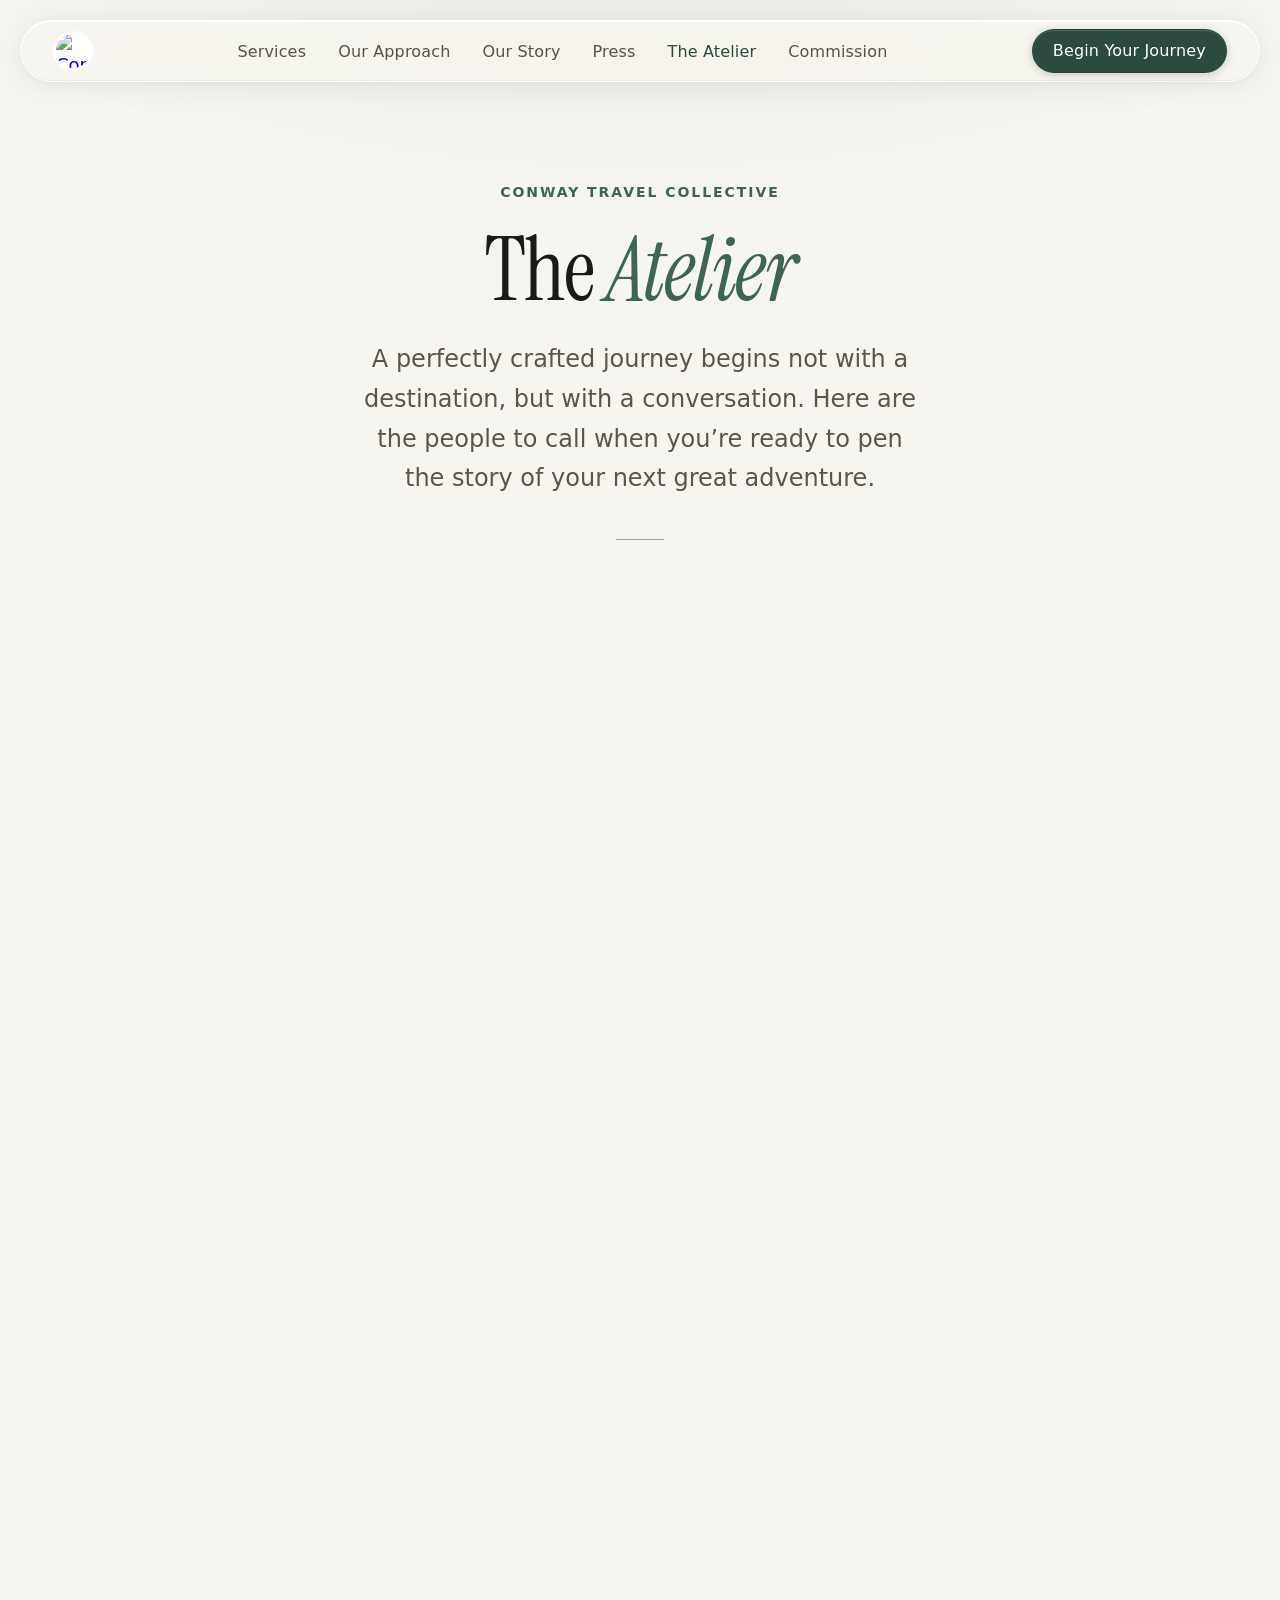
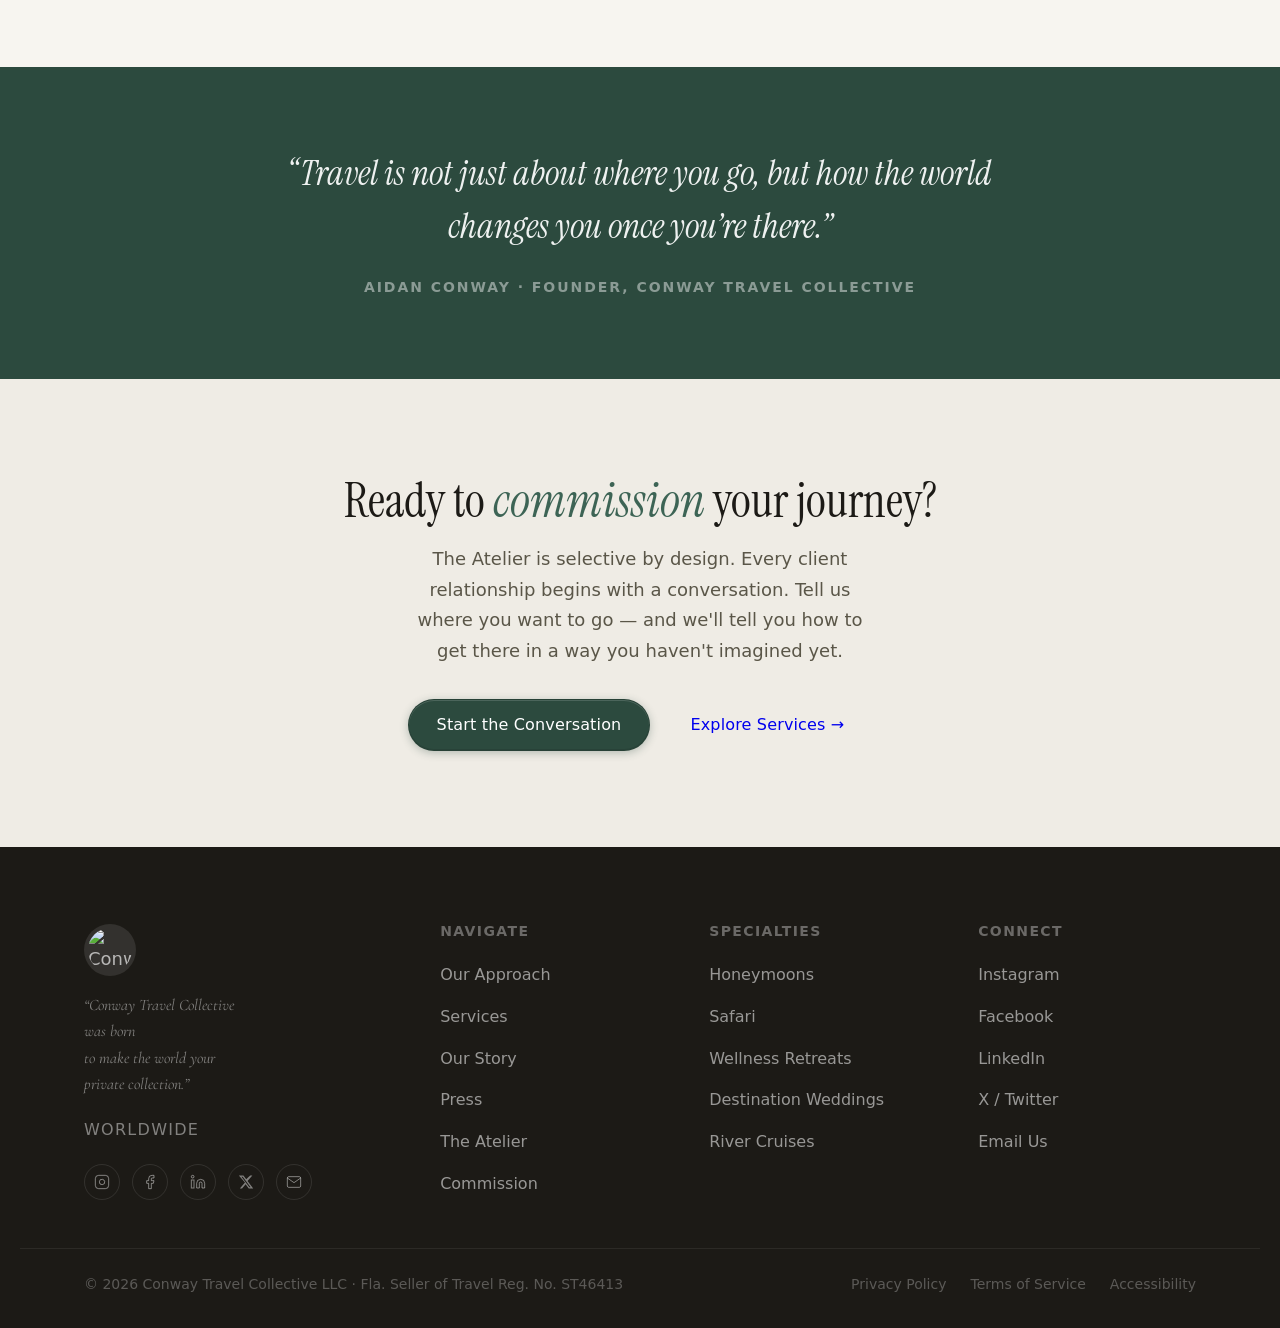
==== commit 438e589d: "Point images at public CDN for production deploy" ====
--- a/atelier.html
+++ b/atelier.html
@@ -280,7 +280,7 @@
   <header class="header" id="header">
     <nav class="nav-pill" id="navPill">
       <a href="index.html" class="nav-logo" aria-label="Conway Travel Collective Home">
-        <img src="images/logo-icon-balloon.jpeg" alt="Conway Travel Collective" class="logo-img" />
+        <img src="https://cdn.jsdelivr.net/gh/aidanconway08/conway-travel-collective@b119881/images/logo-icon-balloon.jpeg" alt="Conway Travel Collective" class="logo-img" />
       </a>
       <ul class="nav-links" role="list">
         <li><a href="index.html#services">Services</a></li>
@@ -388,7 +388,7 @@
   <footer class="footer">
     <div class="container footer-inner">
       <div class="footer-brand">
-        <img src="images/logo-icon-balloon.jpeg" alt="Conway Travel Collective" class="footer-logo" />
+        <img src="https://cdn.jsdelivr.net/gh/aidanconway08/conway-travel-collective@b119881/images/logo-icon-balloon.jpeg" alt="Conway Travel Collective" class="footer-logo" />
         <p class="footer-tagline">&ldquo;Conway Travel Collective was born<br />to make the world your private collection.&rdquo;</p>
         <p class="footer-location">Worldwide</p>
         <div class="footer-social">
